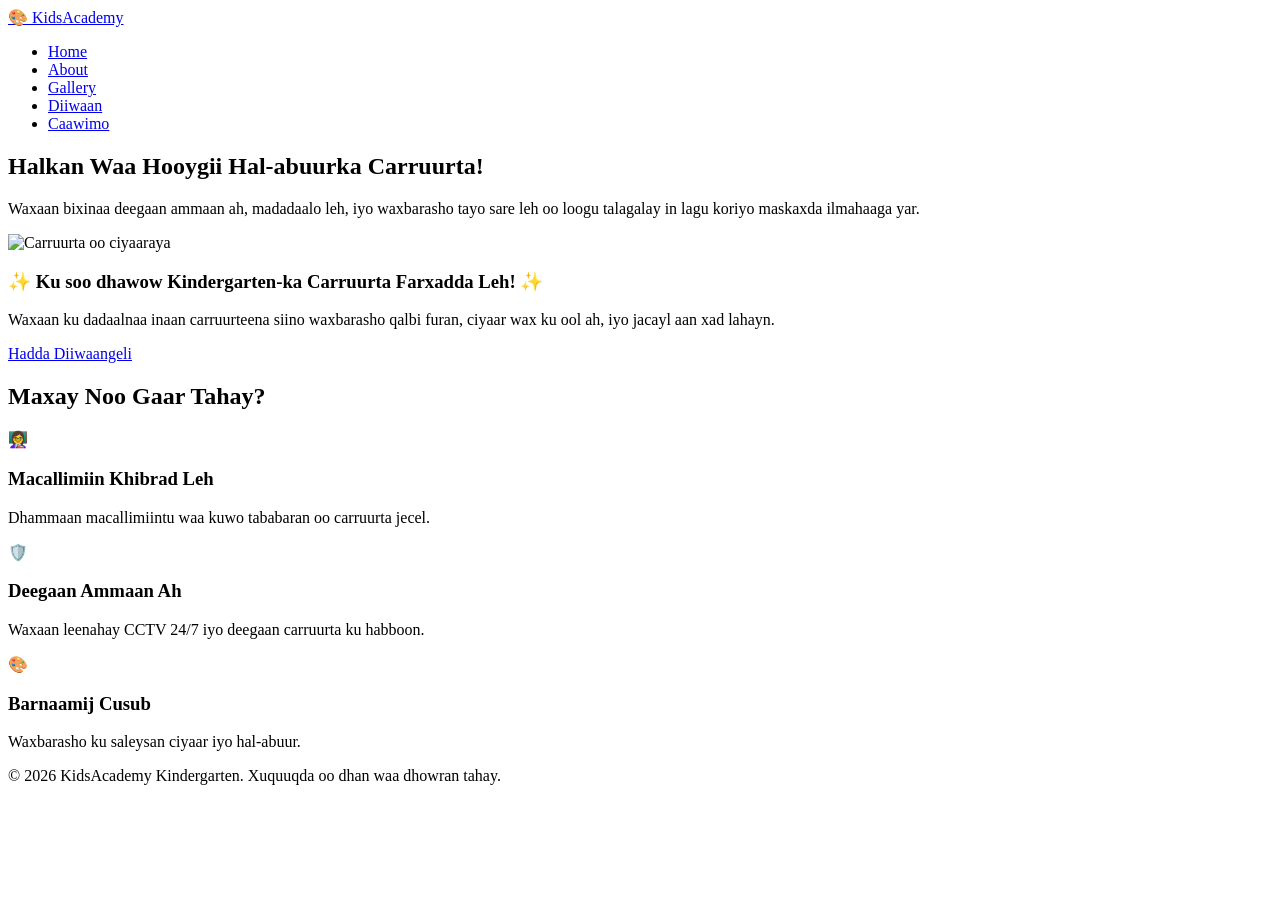
==== index.html @ 6f8584d0 "Add files via upload" ====
<!DOCTYPE html>
<html lang="so">
<head>
    <meta charset="UTF-8" />
    <meta name="viewport" content="width=device-width, initial-scale=1.0" />
    <title>Home - Kindergarten-ka Carruurta</title>
    <link href="https://fonts.googleapis.com/css2?family=Nunito:wght@400;600;800;900&display=swap" rel="stylesheet" />
    <link rel="stylesheet" href="css/style.css" />
</head>
<body>

    <!-- ===== HEADER ===== -->
    <header>
        <div class="nav-container">
            <a href="index.html" class="logo">🎨 Kids<span>Academy</span></a>
            <ul class="nav-links">
                <li><a href="index.html" class="active">Home</a></li>
                <li><a href="about.html">About</a></li>
                <li><a href="gallery.html">Gallery</a></li>
                <li><a href="booking.html">Diiwaan</a></li>
                <li><a href="help.html" class="btn-register-nav">Caawimo</a></li>
            </ul>
        </div>
    </header>

    <!-- ===== HERO ===== -->
    <section class="hero">
        <div class="hero-content">
            <h1>Halkan Waa Hooygii Hal-abuurka Carruurta!</h1>
            <p>Waxaan bixinaa deegaan ammaan ah, madadaalo leh, iyo waxbarasho tayo sare leh oo loogu talagalay in lagu koriyo maskaxda ilmahaaga yar.</p>
            <img src="https://images.unsplash.com/photo-1502086223501-7ea6ecd79368?auto=format&fit=crop&w=800&q=80" alt="Carruurta oo ciyaaraya" />
        </div>
    </section>

    <!-- ===== CTA ===== -->
    <section class="home-cta">
        <h3>✨ Ku soo dhawow Kindergarten-ka Carruurta Farxadda Leh! ✨</h3>
        <p>Waxaan ku dadaalnaa inaan carruurteena siino waxbarasho qalbi furan, ciyaar wax ku ool ah, iyo jacayl aan xad lahayn.</p>
        <a href="booking.html" class="btn-hero">Hadda Diiwaangeli</a>
    </section>

    <!-- ===== FEATURES ===== -->
    <section class="features">
        <h2 class="section-title">Maxay Noo Gaar Tahay?</h2>
        <div class="features-grid">
            <div class="feature-card">
                <span class="feature-icon">👩‍🏫</span>
                <h3>Macallimiin Khibrad Leh</h3>
                <p>Dhammaan macallimiintu waa kuwo tababaran oo carruurta jecel.</p>
            </div>
            <div class="feature-card">
                <span class="feature-icon">🛡️</span>
                <h3>Deegaan Ammaan Ah</h3>
                <p>Waxaan leenahay CCTV 24/7 iyo deegaan carruurta ku habboon.</p>
            </div>
            <div class="feature-card">
                <span class="feature-icon">🎨</span>
                <h3>Barnaamij Cusub</h3>
                <p>Waxbarasho ku saleysan ciyaar iyo hal-abuur.</p>
            </div>
        </div>
    </section>

    <!-- ===== FOOTER ===== -->
    <footer>
        <p>© 2026 KidsAcademy Kindergarten. Xuquuqda oo dhan waa dhowran tahay.</p>
    </footer>

</body>
</html>
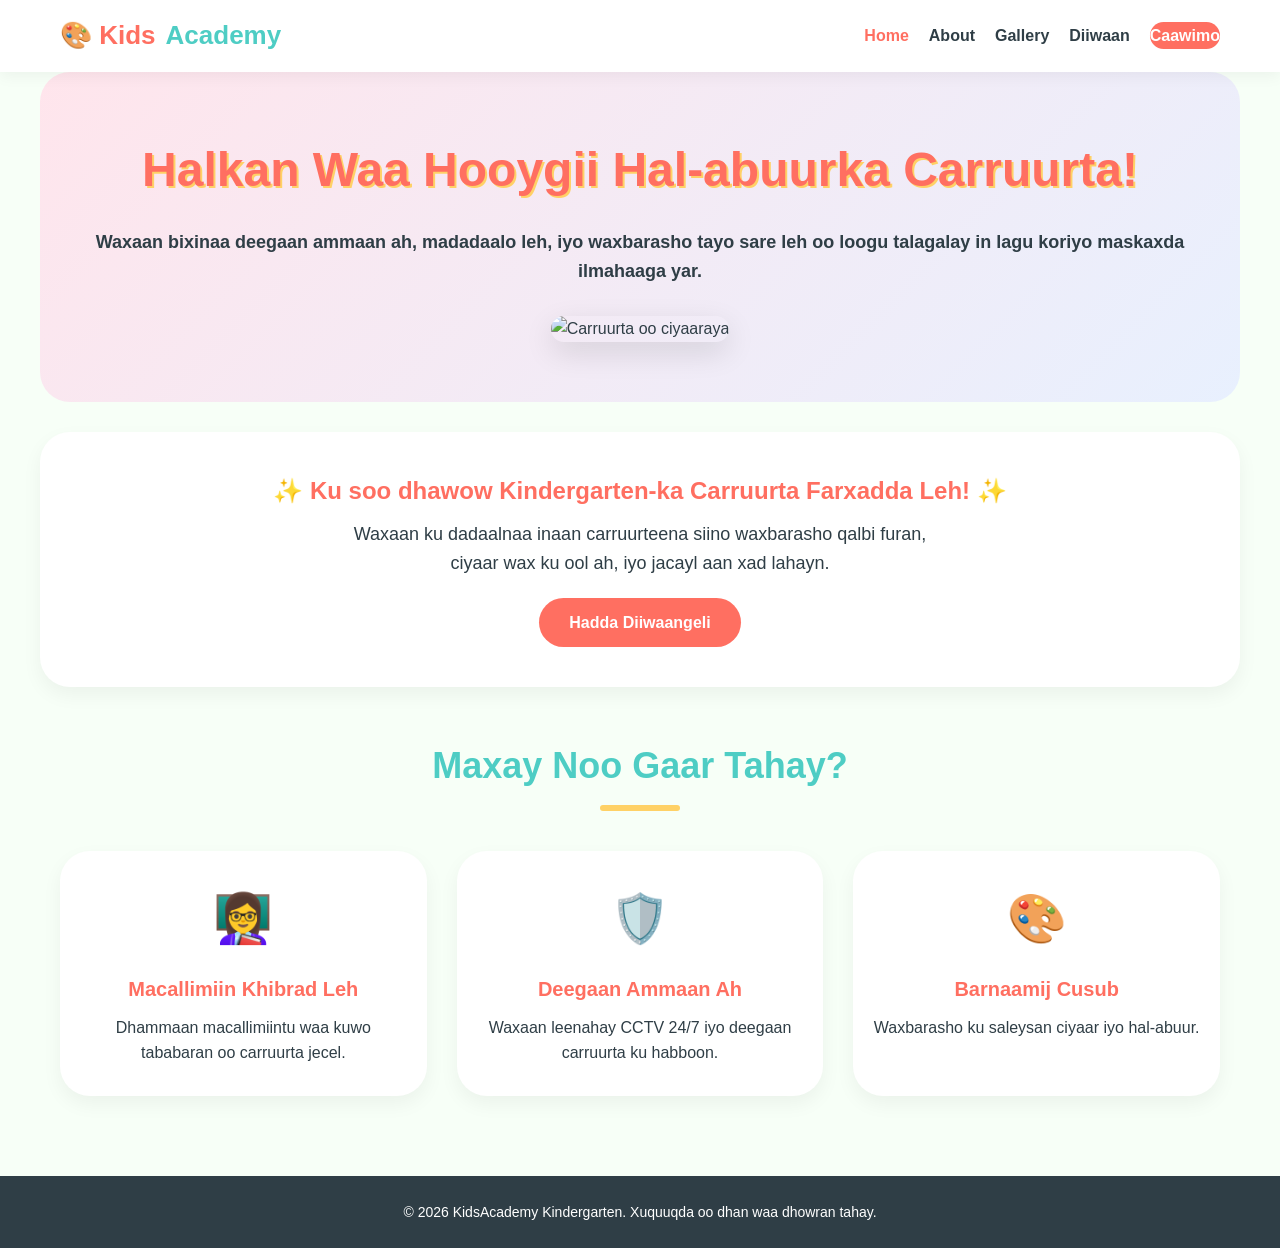
==== commit 2d2e9d24: "Update index.html" ====
--- a/index.html
+++ b/index.html
@@ -5,7 +5,7 @@
     <meta name="viewport" content="width=device-width, initial-scale=1.0" />
     <title>Home - Kindergarten-ka Carruurta</title>
     <link href="https://fonts.googleapis.com/css2?family=Nunito:wght@400;600;800;900&display=swap" rel="stylesheet" />
-    <link rel="stylesheet" href="css/style.css" />
+    <link rel="stylesheet" href="style.css" />
 </head>
 <body>
 
@@ -67,4 +67,4 @@
     </footer>
 
 </body>
-</html>+</html>
--- a/style.css
+++ b/style.css
@@ -0,0 +1,611 @@
+/* ============================================================
+   CSS-KA GUUD - DHAMAAN PAGES-KA ISKU MID AH
+   ============================================================ */
+
+/* --- VARIABLES --- */
+:root {
+    --primary: #FF6F61;
+    --secondary: #4ECDC4;
+    --accent: #FFD166;
+    --dark: #2F3E46;
+    --light: #F7FFF7;
+    --white: #FFFFFF;
+    --shadow: 0 8px 20px rgba(0, 0, 0, 0.05);
+    --shadow-hover: 0 10px 30px rgba(0, 0, 0, 0.12);
+    --radius: 30px;
+    --radius-sm: 18px;
+}
+
+/* --- RESET & BASE --- */
+* {
+    margin: 0;
+    padding: 0;
+    box-sizing: border-box;
+    font-family: 'Nunito', sans-serif;
+}
+
+body {
+    background-color: var(--light);
+    color: var(--dark);
+    line-height: 1.6;
+}
+
+/* --- HEADER / NAV --- */
+header {
+    background-color: var(--white);
+    box-shadow: 0 4px 15px rgba(0, 0, 0, 0.05);
+    position: sticky;
+    top: 0;
+    z-index: 1000;
+}
+
+.nav-container {
+    max-width: 1200px;
+    margin: 0 auto;
+    display: flex;
+    justify-content: space-between;
+    align-items: center;
+    padding: 15px 20px;
+    flex-wrap: wrap;
+}
+
+.logo {
+    font-size: 26px;
+    font-weight: 900;
+    color: var(--primary);
+    text-decoration: none;
+    display: flex;
+    align-items: center;
+    gap: 10px;
+    cursor: pointer;
+}
+
+.logo span {
+    color: var(--secondary);
+}
+
+.nav-links {
+    display: flex;
+    list-style: none;
+    gap: 20px;
+    flex-wrap: wrap;
+}
+
+.nav-links a {
+    text-decoration: none;
+    color: var(--dark);
+    font-weight: 700;
+    font-size: 16px;
+    transition: color 0.3s;
+    cursor: pointer;
+    padding: 5px 0;
+}
+
+.nav-links a:hover,
+.nav-links a.active {
+    color: var(--primary);
+}
+
+.btn-register-nav {
+    background-color: var(--primary);
+    color: var(--white) !important;
+    padding: 8px 18px;
+    border-radius: 20px;
+    transition: transform 0.2s, background 0.3s;
+}
+
+.btn-register-nav:hover {
+    transform: scale(1.05);
+    color: var(--white) !important;
+    background-color: #e85a4f;
+}
+
+/* --- SECTION TITLES (guud) --- */
+.section-title {
+    text-align: center;
+    font-size: 36px;
+    font-weight: 800;
+    color: var(--secondary);
+    margin-bottom: 40px;
+    position: relative;
+}
+
+.section-title::after {
+    content: '';
+    display: block;
+    width: 80px;
+    height: 6px;
+    background-color: var(--accent);
+    margin: 10px auto 0 auto;
+    border-radius: 10px;
+}
+
+/* --- SECTION (guud) --- */
+section {
+    max-width: 1200px;
+    margin: 0 auto;
+    padding: 50px 20px;
+}
+
+/* --- FOOTER (guud) --- */
+footer {
+    background-color: var(--dark);
+    color: var(--white);
+    text-align: center;
+    padding: 25px 20px;
+    margin-top: 30px;
+}
+
+footer p {
+    font-size: 14px;
+}
+
+
+/* ============================================================
+   PAGE 1: HOME (index.html)
+   ============================================================ */
+
+.hero {
+    background: linear-gradient(135deg, #FFE5EC 0%, #E8F0FE 100%);
+    padding: 60px 20px;
+    text-align: center;
+    border-radius: var(--radius);
+}
+
+.hero h1 {
+    font-size: 48px;
+    font-weight: 900;
+    color: var(--primary);
+    margin-bottom: 20px;
+    text-shadow: 2px 2px 0px var(--accent);
+}
+
+.hero p {
+    font-size: 18px;
+    font-weight: 600;
+    margin-bottom: 30px;
+}
+
+.hero img {
+    width: 100%;
+    max-width: 650px;
+    border-radius: 20px;
+    box-shadow: var(--shadow-hover);
+}
+
+/* --- Home CTA --- */
+.home-cta {
+    text-align: center;
+    padding: 40px 20px;
+    background: var(--white);
+    border-radius: var(--radius);
+    box-shadow: var(--shadow);
+    margin-top: 30px;
+}
+
+.home-cta h3 {
+    color: var(--primary);
+    font-size: 24px;
+}
+
+.home-cta p {
+    font-size: 18px;
+    max-width: 600px;
+    margin: 10px auto;
+}
+
+.btn-hero {
+    background: var(--primary);
+    color: white;
+    padding: 12px 30px;
+    border-radius: 30px;
+    text-decoration: none;
+    font-weight: 800;
+    display: inline-block;
+    margin-top: 10px;
+    transition: transform 0.2s, background 0.3s;
+    cursor: pointer;
+}
+
+.btn-hero:hover {
+    transform: scale(1.05);
+    background: #e85a4f;
+}
+
+/* --- Features --- */
+.features-grid {
+    display: grid;
+    grid-template-columns: repeat(auto-fit, minmax(250px, 1fr));
+    gap: 30px;
+    margin-top: 20px;
+}
+
+.feature-card {
+    background: var(--white);
+    padding: 30px 20px;
+    border-radius: var(--radius);
+    text-align: center;
+    box-shadow: var(--shadow);
+    transition: transform 0.3s, box-shadow 0.3s;
+}
+
+.feature-card:hover {
+    transform: translateY(-8px);
+    box-shadow: var(--shadow-hover);
+}
+
+.feature-icon {
+    font-size: 48px;
+    display: block;
+    margin-bottom: 15px;
+}
+
+.feature-card h3 {
+    color: var(--primary);
+    font-size: 20px;
+    margin-bottom: 10px;
+}
+
+
+/* ============================================================
+   PAGE 2: ABOUT (about.html)
+   ============================================================ */
+
+.about-grid {
+    display: grid;
+    grid-template-columns: 1fr 1fr;
+    gap: 40px;
+    align-items: center;
+    background: var(--white);
+    padding: 40px;
+    border-radius: var(--radius);
+    box-shadow: var(--shadow);
+}
+
+.about-text h3 {
+    font-size: 28px;
+    color: var(--primary);
+    margin-bottom: 15px;
+}
+
+.about-text ul {
+    list-style: none;
+    margin-top: 15px;
+}
+
+.about-text ul li {
+    margin-bottom: 12px;
+    display: flex;
+    align-items: center;
+    gap: 10px;
+}
+
+.about-text ul li::before {
+    content: '✅';
+    font-size: 18px;
+}
+
+.about-image img {
+    width: 100%;
+    border-radius: 20px;
+    box-shadow: var(--shadow);
+}
+
+/* --- Stats --- */
+.about-stats {
+    display: grid;
+    grid-template-columns: repeat(auto-fit, minmax(200px, 1fr));
+    gap: 20px;
+    margin-top: 20px;
+}
+
+.stat-card {
+    background: var(--white);
+    padding: 25px;
+    border-radius: var(--radius-sm);
+    text-align: center;
+    box-shadow: var(--shadow);
+    transition: transform 0.3s;
+}
+
+.stat-card:hover {
+    transform: translateY(-5px);
+}
+
+.stat-icon {
+    font-size: 40px;
+    display: block;
+    margin-bottom: 10px;
+}
+
+.stat-card h4 {
+    color: var(--primary);
+    font-size: 20px;
+}
+
+
+/* ============================================================
+   PAGE 3: GALLERY (gallery.html)
+   ============================================================ */
+
+.gallery-grid {
+    display: grid;
+    grid-template-columns: repeat(auto-fit, minmax(250px, 1fr));
+    gap: 25px;
+}
+
+.gallery-grid img {
+    width: 100%;
+    height: 220px;
+    object-fit: cover;
+    border-radius: var(--radius-sm);
+    box-shadow: var(--shadow);
+    transition: transform 0.3s, box-shadow 0.3s;
+    cursor: pointer;
+}
+
+.gallery-grid img:hover {
+    transform: scale(1.03);
+    box-shadow: var(--shadow-hover);
+}
+
+
+/* ============================================================
+   PAGE 4: BOOKING (booking.html)
+   ============================================================ */
+
+.booking-container {
+    display: grid;
+    grid-template-columns: 1fr 1fr;
+    gap: 40px;
+}
+
+/* --- Register Box --- */
+.register-box {
+    background: linear-gradient(135deg, var(--secondary) 0%, #3FB1A8 100%);
+    border-radius: var(--radius);
+    padding: 40px 30px;
+    color: var(--white);
+    box-shadow: var(--shadow-hover);
+}
+
+.register-box h2 {
+    text-align: center;
+    font-size: 28px;
+    margin-bottom: 10px;
+}
+
+.register-box>p {
+    text-align: center;
+    margin-bottom: 25px;
+    font-weight: 600;
+}
+
+.form-group {
+    margin-bottom: 18px;
+}
+
+.form-group label {
+    display: block;
+    margin-bottom: 6px;
+    font-weight: 700;
+}
+
+.form-group input,
+.form-group select {
+    width: 100%;
+    padding: 12px 15px;
+    border-radius: 12px;
+    border: none;
+    outline: none;
+    font-size: 16px;
+    transition: box-shadow 0.3s;
+}
+
+.form-group input:focus,
+.form-group select:focus {
+    box-shadow: 0 0 0 3px var(--accent);
+}
+
+.btn-submit {
+    background-color: var(--accent);
+    color: var(--dark);
+    font-size: 18px;
+    font-weight: 800;
+    border: none;
+    width: 100%;
+    padding: 14px;
+    border-radius: 12px;
+    cursor: pointer;
+    transition: background 0.3s, transform 0.2s;
+}
+
+.btn-submit:hover {
+    background-color: #ffd980;
+    transform: scale(1.02);
+}
+
+/* --- Booking Info --- */
+.booking-info {
+    background: var(--white);
+    padding: 30px;
+    border-radius: var(--radius);
+    box-shadow: var(--shadow);
+}
+
+.booking-info h3 {
+    font-size: 24px;
+    color: var(--primary);
+    margin-bottom: 20px;
+}
+
+.info-item {
+    display: flex;
+    gap: 15px;
+    margin-bottom: 20px;
+    padding: 15px;
+    background: var(--light);
+    border-radius: var(--radius-sm);
+}
+
+.info-item span {
+    font-size: 28px;
+}
+
+.info-item strong {
+    display: block;
+    color: var(--primary);
+}
+
+
+/* ============================================================
+   PAGE 5: HELP (help.html)
+   ============================================================ */
+
+.help-container {
+    display: grid;
+    grid-template-columns: 1fr 1fr;
+    gap: 40px;
+}
+
+/* --- Contact --- */
+.help-contact {
+    background: var(--white);
+    padding: 30px;
+    border-radius: var(--radius);
+    box-shadow: var(--shadow);
+}
+
+.help-contact h3 {
+    font-size: 24px;
+    color: var(--primary);
+    margin-bottom: 20px;
+}
+
+.contact-item {
+    display: flex;
+    gap: 15px;
+    margin-bottom: 18px;
+    padding: 12px 15px;
+    background: var(--light);
+    border-radius: var(--radius-sm);
+}
+
+.contact-item span {
+    font-size: 24px;
+}
+
+.contact-item strong {
+    display: block;
+    color: var(--dark);
+}
+
+.contact-item p {
+    color: var(--dark);
+}
+
+/* --- FAQ --- */
+.help-faq {
+    background: var(--white);
+    padding: 30px;
+    border-radius: var(--radius);
+    box-shadow: var(--shadow);
+}
+
+.help-faq h3 {
+    font-size: 24px;
+    color: var(--primary);
+    margin-bottom: 20px;
+}
+
+.faq-item {
+    margin-bottom: 20px;
+    padding: 15px;
+    background: var(--light);
+    border-radius: var(--radius-sm);
+    border-left: 4px solid var(--accent);
+}
+
+.faq-item h4 {
+    color: var(--dark);
+    font-size: 16px;
+    margin-bottom: 5px;
+    cursor: pointer;
+}
+
+.faq-item p {
+    color: var(--dark);
+    font-size: 14px;
+}
+
+
+/* ============================================================
+   RESPONSIVE - DHAMAAN PAGES
+   ============================================================ */
+
+@media (max-width: 992px) {
+    .booking-container,
+    .help-container {
+        grid-template-columns: 1fr;
+    }
+}
+
+@media (max-width: 900px) {
+    .about-grid {
+        grid-template-columns: 1fr;
+        padding: 20px;
+    }
+}
+
+@media (max-width: 768px) {
+    .nav-links {
+        gap: 12px;
+        margin-top: 10px;
+    }
+    
+    .section-title {
+        font-size: 28px;
+    }
+    
+    .hero h1 {
+        font-size: 32px;
+    }
+    
+    .register-box {
+        padding: 30px 20px;
+    }
+}
+
+@media (max-width: 480px) {
+    .nav-container {
+        flex-direction: column;
+        align-items: center;
+    }
+    
+    .nav-links {
+        justify-content: center;
+    }
+    
+    .hero h1 {
+        font-size: 26px;
+    }
+    
+    .home-cta h3 {
+        font-size: 20px;
+    }
+    
+    .hero {
+        padding: 40px 15px;
+    }
+    
+    section {
+        padding: 30px 15px;
+    }
+    
+    .about-grid,
+    .help-contact,
+    .help-faq,
+    .booking-info {
+        padding: 20px 15px;
+    }
+}
